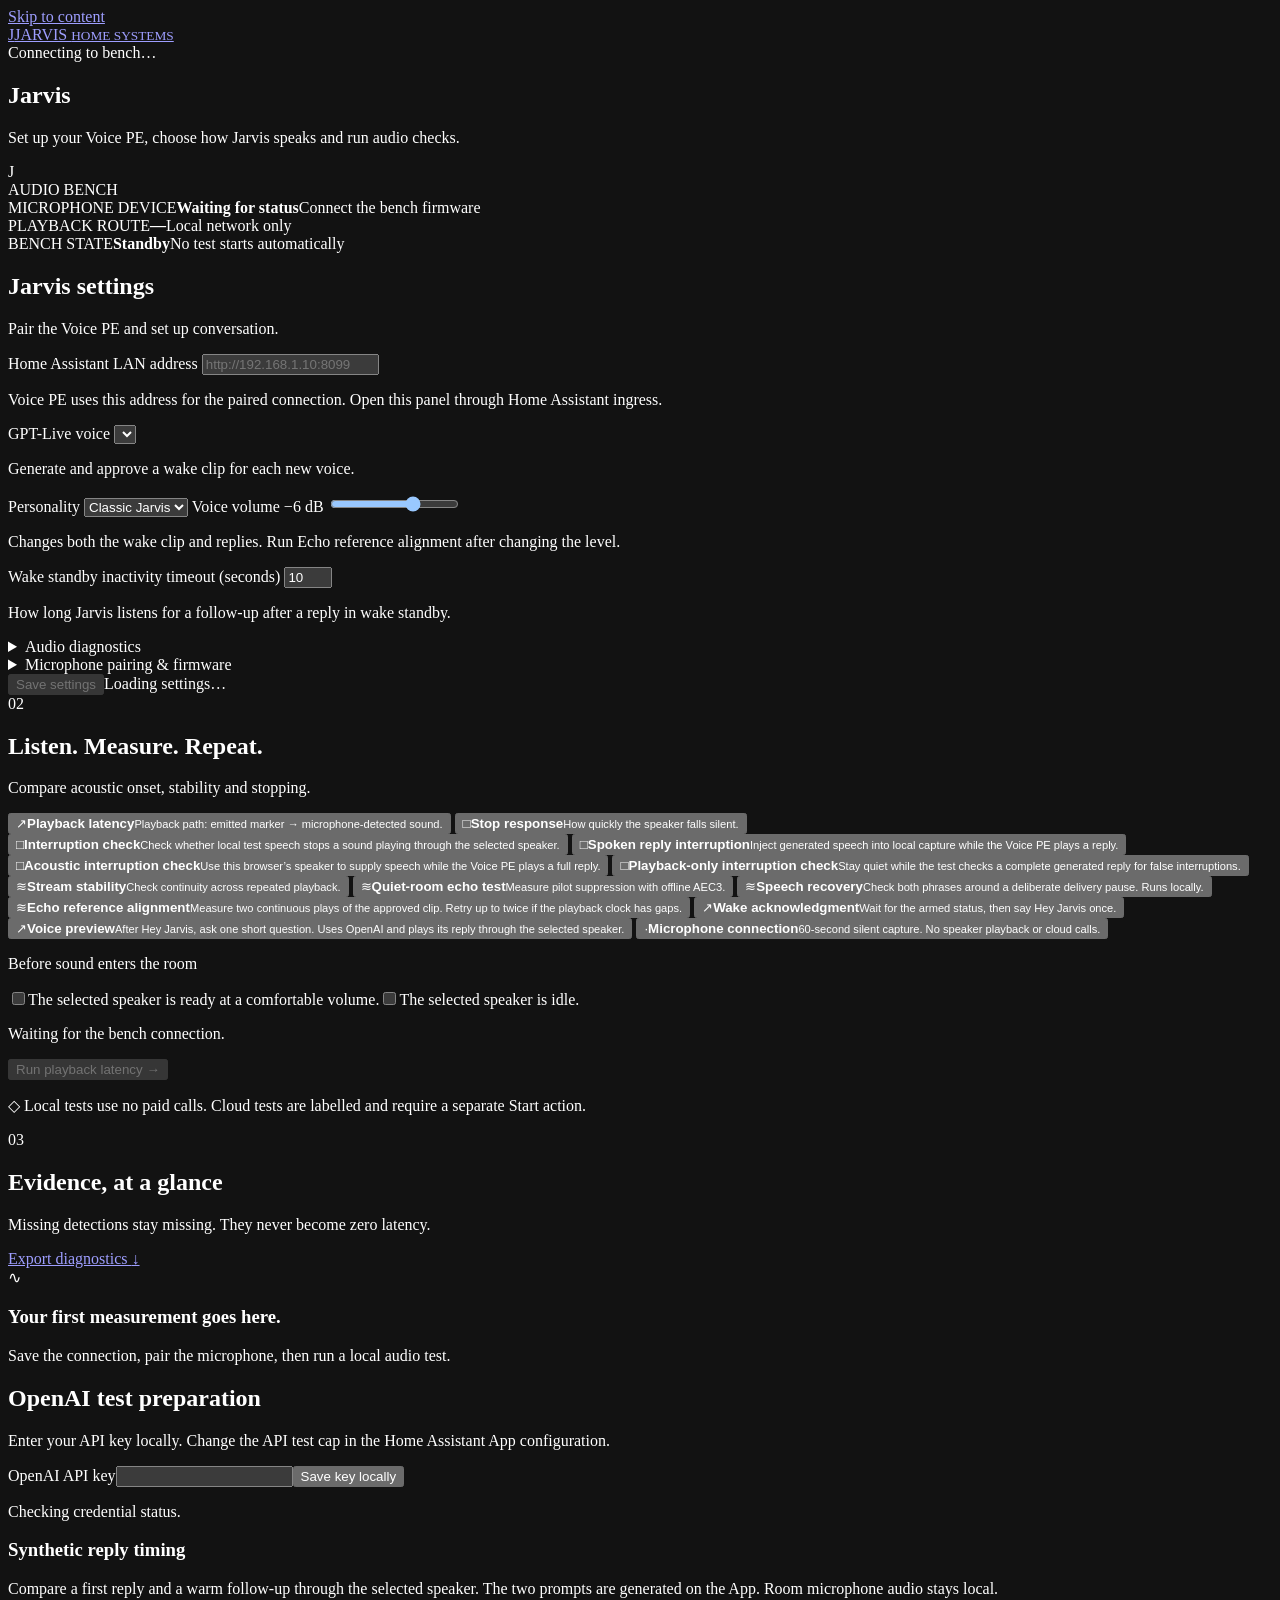
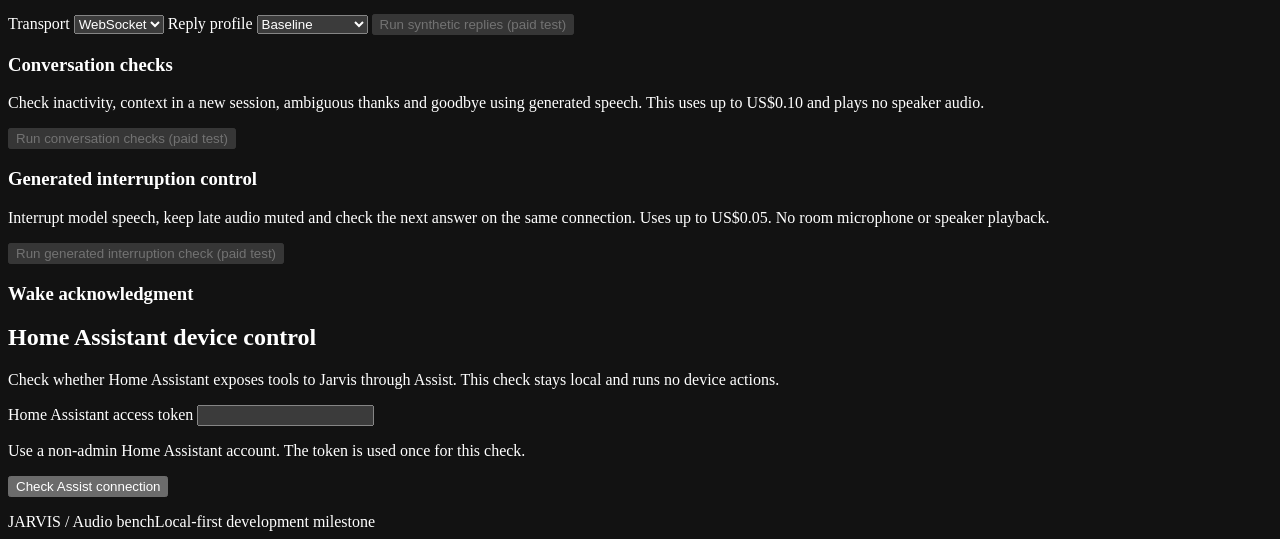
==== ha_jarvis/jarvis/static/index.html @ 6790b8a3 "Seal cancelled speech and screen mixer interruption recovery" ====
<!doctype html>
<html lang="en">
<head>
  <meta charset="utf-8">
  <meta name="viewport" content="width=device-width, initial-scale=1">
  <meta name="color-scheme" content="dark">
  <title>Jarvis · Audio bench</title>
  <link rel="stylesheet" href="static/styles.css">
  <script src="static/app.js" defer></script>
</head>
<body>
  <a class="skip" href="#main">Skip to content</a>
  <div class="shell">
    <header class="masthead">
      <a class="brand" href="./" aria-label="Jarvis audio bench home"><span class="brand-mark" aria-hidden="true">J</span><span>JARVIS <small>HOME SYSTEMS</small></span></a>
      <div class="connection"><span class="dot" id="connection-dot"></span><span id="connection-label">Connecting to bench…</span></div>
    </header>
    <main id="main">
      <section class="hero" aria-labelledby="page-title">
        <div><h1 id="page-title">Jarvis</h1><p class="intro">Set up your Voice PE, choose how Jarvis speaks and run audio checks.</p></div>
        <div class="signal-art" aria-hidden="true"><div class="orbit orbit-one"></div><div class="orbit orbit-two"></div><div class="signal-core"><span>J</span></div><span class="orbit-label">AUDIO BENCH</span></div>
      </section>
      <div id="notice" class="notice" role="status" aria-live="polite" hidden></div>
      <section class="status-strip" aria-label="Current system status">
        <div><span class="meta-label">MICROPHONE DEVICE</span><strong id="device-status">Waiting for status</strong><span id="device-detail" class="muted">Connect the bench firmware</span></div>
        <div><span class="meta-label">PLAYBACK ROUTE</span><strong id="route-status">—</strong><span id="route-detail" class="muted">Local network only</span></div>
        <div><span class="meta-label">BENCH STATE</span><strong id="test-status">Standby</strong><span id="test-detail" class="muted">No test starts automatically</span></div>
      </section>
      <div class="workspace">
        <section class="panel setup" aria-labelledby="setup-title">
          <div class="section-heading"><div><h2 id="setup-title">Jarvis settings</h2><p>Pair the Voice PE and set up conversation.</p></div></div>
          <form id="config-form">
            <label for="ha-lan-url">Home Assistant LAN address</label>
            <input id="ha-lan-url" name="ha_lan_url" type="url" placeholder="http://192.168.1.10:8099" autocomplete="off" spellcheck="false">
            <p class="field-help">Voice PE uses this address for the paired connection. Open this panel through Home Assistant ingress.</p>
            <label for="jarvis-voice">GPT-Live voice</label>
            <select id="jarvis-voice" name="voice" required></select>
            <p class="field-help">Generate and approve a wake clip for each new voice.</p>
            <label for="jarvis-personality">Personality</label>
            <select id="jarvis-personality" name="personality">
              <option value="classic">Classic Jarvis</option>
              <option value="warm">Warm</option>
              <option value="dry">Dry wit</option>
            </select>
            <label for="jarvis-volume">Voice volume <output id="jarvis-volume-db" for="jarvis-volume">−6 dB</output></label>
            <input id="jarvis-volume" name="voice_output_gain_db" type="range" min="-18" max="0" step="1" value="-6">
            <p class="field-help">Changes both the wake clip and replies. Run Echo reference alignment after changing the level.</p>
            <label for="standby-idle-seconds">Wake standby inactivity timeout (seconds)</label>
            <input id="standby-idle-seconds" name="standby_idle_seconds" type="number" min="3" max="30" value="10" required>
            <p class="field-help">How long Jarvis listens for a follow-up after a reply in wake standby.</p>
            <details class="device-setup"><summary>Audio diagnostics</summary><div class="details-content">
              <label for="repetitions">Probe repetitions</label>
              <input id="repetitions" name="repetitions" type="number" min="1" max="20" value="3" required>
            </div></details>
            <details class="device-setup"><summary>Microphone pairing & firmware</summary><div class="details-content">
              <label for="device-token">Device token</label><div class="token-row"><input id="device-token" name="device_token" type="password" autocomplete="new-password" spellcheck="false" aria-describedby="token-help"><button class="button subtle" id="reveal-token" type="button" aria-label="Show device token" aria-pressed="false">Show</button><button class="button subtle" id="copy-token" type="button">Copy</button></div>
              <p id="token-help" class="field-help">Use this secret only in your microphone firmware. Keep this panel behind authenticated Home Assistant ingress or on a trusted local network.</p>
              <a class="text-link" href="api/firmware" download>Download one-time ESPHome setup <span aria-hidden="true">↗</span></a>
              <p class="field-help">Keep this local entry in Builder. Future firmware builds fetch source updates from GitHub; no repeated folder copying.</p>
            </div></details>
            <div class="save-row"><button class="button primary" id="save-config" type="submit" disabled>Save settings</button><span id="save-state" class="muted" aria-live="polite">Loading settings…</span></div>
          </form>
        </section>
        <section class="panel tests" aria-labelledby="tests-title">
          <div class="section-heading"><span class="step">02</span><div><h2 id="tests-title">Listen. Measure. Repeat.</h2><p>Compare acoustic onset, stability and stopping.</p></div></div>
          <div class="test-options" role="group" aria-label="Choose audio test">
            <button class="test-option selected" data-kind="latency" type="button" aria-pressed="true"><span class="test-icon" aria-hidden="true">↗</span><span><strong>Playback latency</strong><small>Playback path: emitted marker → microphone-detected sound.</small></span><span class="radio-dot" aria-hidden="true"></span></button>
            <button class="test-option" data-kind="stop" type="button" aria-pressed="false"><span class="test-icon" aria-hidden="true">□</span><span><strong>Stop response</strong><small>How quickly the speaker falls silent.</small></span><span class="radio-dot" aria-hidden="true"></span></button>
            <button class="test-option" data-kind="interrupt" type="button" aria-pressed="false"><span class="test-icon" aria-hidden="true">□</span><span><strong>Interruption check</strong><small>Check whether local test speech stops a sound playing through the selected speaker.</small></span><span class="radio-dot" aria-hidden="true"></span></button>
            <button class="test-option" data-kind="interrupt_speech" type="button" aria-pressed="false"><span class="test-icon" aria-hidden="true">□</span><span><strong>Spoken reply interruption</strong><small>Inject generated speech into local capture while the Voice PE plays a reply.</small></span><span class="radio-dot" aria-hidden="true"></span></button>
            <button class="test-option" data-kind="interrupt_acoustic" type="button" aria-pressed="false"><span class="test-icon" aria-hidden="true">□</span><span><strong>Acoustic interruption check</strong><small>Use this browser’s speaker to supply speech while the Voice PE plays a full reply.</small></span><span class="radio-dot" aria-hidden="true"></span></button>
            <button class="test-option" data-kind="interrupt_control" type="button" aria-pressed="false"><span class="test-icon" aria-hidden="true">□</span><span><strong>Playback-only interruption check</strong><small>Stay quiet while the test checks a complete generated reply for false interruptions.</small></span><span class="radio-dot" aria-hidden="true"></span></button>
            <button class="test-option" data-kind="stability" type="button" aria-pressed="false"><span class="test-icon" aria-hidden="true">≋</span><span><strong>Stream stability</strong><small>Check continuity across repeated playback.</small></span><span class="radio-dot" aria-hidden="true"></span></button>
            <button class="test-option" data-kind="echo" type="button" aria-pressed="false"><span class="test-icon" aria-hidden="true">≋</span><span><strong>Quiet-room echo test</strong><small>Measure pilot suppression with offline AEC3.</small></span><span class="radio-dot" aria-hidden="true"></span></button>
            <button class="test-option" data-kind="reply_stall" type="button" aria-pressed="false"><span class="test-icon" aria-hidden="true">≋</span><span><strong>Speech recovery</strong><small>Check both phrases around a deliberate delivery pause. Runs locally.</small></span><span class="radio-dot" aria-hidden="true"></span></button>
            <button class="test-option" data-kind="render_alignment" type="button" aria-pressed="false"><span class="test-icon" aria-hidden="true">≋</span><span><strong>Echo reference alignment</strong><small>Measure two continuous plays of the approved clip. Retry up to twice if the playback clock has gaps.</small></span><span class="radio-dot" aria-hidden="true"></span></button>
            <button class="test-option" data-kind="wake_ack" type="button" aria-pressed="false"><span class="test-icon" aria-hidden="true">↗</span><span><strong>Wake acknowledgment</strong><small>Wait for the armed status, then say Hey Jarvis once.</small></span><span class="radio-dot" aria-hidden="true"></span></button>
            <button class="test-option" data-kind="voice_turn" type="button" aria-pressed="false"><span class="test-icon" aria-hidden="true">↗</span><span><strong>Voice preview</strong><small>After Hey Jarvis, ask one short question. Uses OpenAI and plays its reply through the selected speaker.</small></span><span class="radio-dot" aria-hidden="true"></span></button>
            <button class="test-option" data-kind="connection" type="button" aria-pressed="false"><span class="test-icon" aria-hidden="true">·</span><span><strong>Microphone connection</strong><small>60-second silent capture. No speaker playback or cloud calls.</small></span><span class="radio-dot" aria-hidden="true"></span></button>
          </div>
          <div class="preflight"><p class="preflight-title">Before sound enters the room</p><label class="check"><input id="volume-confirmed" type="checkbox"><span>The selected speaker is ready at a comfortable volume.</span></label><label class="check"><input id="idle-confirmed" type="checkbox"><span>The selected speaker is idle.</span></label></div>
          <div id="interruption-source-options" hidden>
            <label for="interruption-source-variant">Test phrase</label>
            <select id="interruption-source-variant">
              <option value="0">Wait, please switch to a different topic.</option>
              <option value="1">Hold on, can you tell me the time?</option>
            </select>
            <label id="separate-speaker-option" class="check" hidden><input id="separate-speaker-confirmed" type="checkbox"><span>This browser plays through a separate speaker near the Voice PE at a comfortable volume.</span></label>
          </div>
          <div id="wake-startup-options" hidden>
            <label for="wake-startup-transport">GPT-Live startup measurement</label>
            <select id="wake-startup-transport">
              <option value="">Local acoustic test only</option>
              <option value="websocket">WebSocket startup (paid test)</option>
              <option value="webrtc">WebRTC startup (paid test)</option>
            </select>
            <p class="field-help">The cloud connection starts at wake. Room audio stays on this App.</p>
          </div>
          <div id="voice-turn-consent" hidden>
            <label for="voice-input-gain">Microphone gain after echo cancellation</label>
            <select id="voice-input-gain"><option value="0">0 dB</option><option value="12">+12 dB</option><option value="24" selected>+24 dB</option><option value="36">+36 dB with peak protection</option></select>
            <p class="field-help">Use more gain if speech is too quiet at your usual distance. Overload is counted in the test results.</p>
            <label class="check"><input id="voice-preconnect" type="checkbox"><span>Compare preconnection. Start the paid GPT-Live session before wake and wait up to 15 seconds for “Hey Jarvis.” The wait uses the API test budget. Microphone audio starts at wake.</span></label>
            <label class="check"><input id="voice-follow-up" type="checkbox"><span>Measure one warm follow-up on the same GPT-Live connection. Wait until the App says “listening for your warm follow-up” before speaking again.</span></label>
            <label class="check"><input id="voice-after-greeting" type="checkbox"><span>I'll wait for the greeting to finish before speaking. Start with the audio captured after the greeting.</span></label>
            <label class="check"><input id="voice-duplex" type="checkbox" autocomplete="off"><span>Listen during replies (experimental). Keep sending echo-cleaned microphone audio while Jarvis speaks. Spoken interruption and playback cancellation still need verification.</span></label>
            <label class="check"><input id="voice-standby" type="checkbox"><span>Stay ready for “Hey Jarvis” after each preview. This authorizes sending cleaned room microphone audio to OpenAI after each wake and using the API test budget until you stop standby. The idle microphone stays local. Standby ends on app restart.</span></label>
            <div id="voice-context-options" hidden>
              <label class="check"><input id="voice-remember-context" type="checkbox" autocomplete="off"><span>Remember up to two recent exchanges in memory for 60 seconds after a conversation. Send the text to GPT-Live if I wake Jarvis again within that time.</span></label>
            </div>
            <label class="check"><input id="voice-assist" type="checkbox"><span id="voice-assist-mode">Allow one on or off command for a named Assist-exposed light or switch during this preview.</span></label>
            <div id="voice-assist-fields" hidden>
              <div id="voice-assist-target">
                <label for="voice-assist-name">Exact device name in Assist</label>
                <input id="voice-assist-name" type="text" maxlength="128" autocomplete="off">
                <label for="voice-assist-domain">Device type</label>
                <select id="voice-assist-domain"><option value="light">Light</option><option value="switch">Switch</option></select>
              </div>
              <label for="voice-assist-token">Home Assistant access token</label>
              <input id="voice-assist-token" type="password" autocomplete="off" maxlength="2048">
              <p class="field-help">Use a non-admin Home Assistant account. Jarvis keeps this token locally in memory until the preview or wake standby stops.</p>
            </div>
            <label class="check"><input id="voice-turn-confirmed" type="checkbox"><span>I authorize Jarvis to send cleaned room microphone audio from the selected voice mode to OpenAI GPT-Live and use my API test budget. Jarvis keeps the capture in memory for the test.</span></label>
            <p class="field-help">The single-run preview ends after the selected one or two replies. Wake standby supports multiple follow-ups. Wait for the reply to finish before speaking. Run Echo reference alignment first.</p>
          </div>
          <p id="readiness" class="readiness" aria-live="polite">Waiting for the bench connection.</p>
          <div class="test-actions"><button class="button primary" id="run-test" type="button" disabled>Run playback latency <span aria-hidden="true">→</span></button><button class="button danger" id="cancel-test" type="button" hidden>Stop test</button></div>
          <p class="local-note"><span aria-hidden="true">◇</span> Local tests use no paid calls. Cloud tests are labelled and require a separate Start action.</p>
        </section>
      </div>
      <section class="panel results" aria-labelledby="results-title"><div class="results-heading"><div class="section-heading"><span class="step">03</span><div><h2 id="results-title">Evidence, at a glance</h2><p>Missing detections stay missing. They never become zero latency.</p></div></div><a class="button subtle" href="api/diagnostics" download>Export diagnostics <span aria-hidden="true">↓</span></a></div><div id="results-list"><div class="empty-state"><span aria-hidden="true">∿</span><h3>Your first measurement goes here.</h3><p>Save the connection, pair the microphone, then run a local audio test.</p></div></div></section>
      <section class="panel" aria-labelledby="cloud-title"><h2 id="cloud-title">OpenAI test preparation</h2><p>Enter your API key locally. Change the API test cap in the Home Assistant App configuration.</p><form id="cloud-form"><label for="openai-key">OpenAI API key</label><input id="openai-key" type="password" autocomplete="off" maxlength="512"><button class="button subtle" type="submit">Save key locally</button><p id="cloud-state" class="field-help" aria-live="polite">Checking credential status.</p></form>
        <h3>Synthetic reply timing</h3>
        <p class="field-help">Compare a first reply and a warm follow-up through the selected speaker. The two prompts are generated on the App. Room microphone audio stays local.</p>
        <label for="reply-transport">Transport</label>
        <select id="reply-transport"><option value="websocket">WebSocket</option><option value="webrtc">WebRTC</option></select>
        <label for="reply-profile">Reply profile</label>
        <select id="reply-profile"><option value="baseline">Baseline</option><option value="direct">Direct answers</option></select>
        <button class="button subtle" id="run-synthetic-replies" type="button" disabled>Run synthetic replies (paid test)</button>
        <h3>Conversation checks</h3>
        <p class="field-help">Check inactivity, context in a new session, ambiguous thanks and goodbye using generated speech. This uses up to US$0.10 and plays no speaker audio.</p>
        <button class="button subtle" id="run-session-checks" type="button" disabled>Run conversation checks (paid test)</button>
        <h3>Generated interruption control</h3>
        <p class="field-help">Interrupt model speech, keep late audio muted and check the next answer on the same connection. Uses up to US$0.05. No room microphone or speaker playback.</p>
        <button class="button subtle" id="run-interruption-check" type="button" disabled>Run generated interruption check (paid test)</button>
        <h3>Wake acknowledgment</h3>
        <p id="ack-state" class="field-help" aria-live="polite"></p>
        <audio id="ack-preview" controls preload="none" aria-label="Preview generated wake acknowledgment" hidden></audio>
        <button class="button subtle" id="verify-ack" type="button" hidden disabled>I heard “Yes sir. How can I help?”</button>
        <button class="button subtle" id="generate-ack" type="button" hidden>Generate clip (paid API test)</button>
      </section>
      <section class="panel" aria-labelledby="assist-title">
        <h2 id="assist-title">Home Assistant device control</h2>
        <p>Check whether Home Assistant exposes tools to Jarvis through Assist. This check stays local and runs no device actions.</p>
        <form id="assist-form">
          <label for="assist-token">Home Assistant access token</label>
          <input id="assist-token" type="password" autocomplete="off" maxlength="2048" required>
          <p class="field-help">Use a non-admin Home Assistant account. The token is used once for this check.</p>
          <button class="button subtle" id="assist-check" type="submit">Check Assist connection</button>
          <p class="field-help" id="assist-result" role="status"></p>
        </form>
      </section>
    </main>
    <footer><span>JARVIS <span class="footer-divider">/</span> Audio bench</span><span id="version">Local-first development milestone</span></footer>
  </div>
</body>
</html>
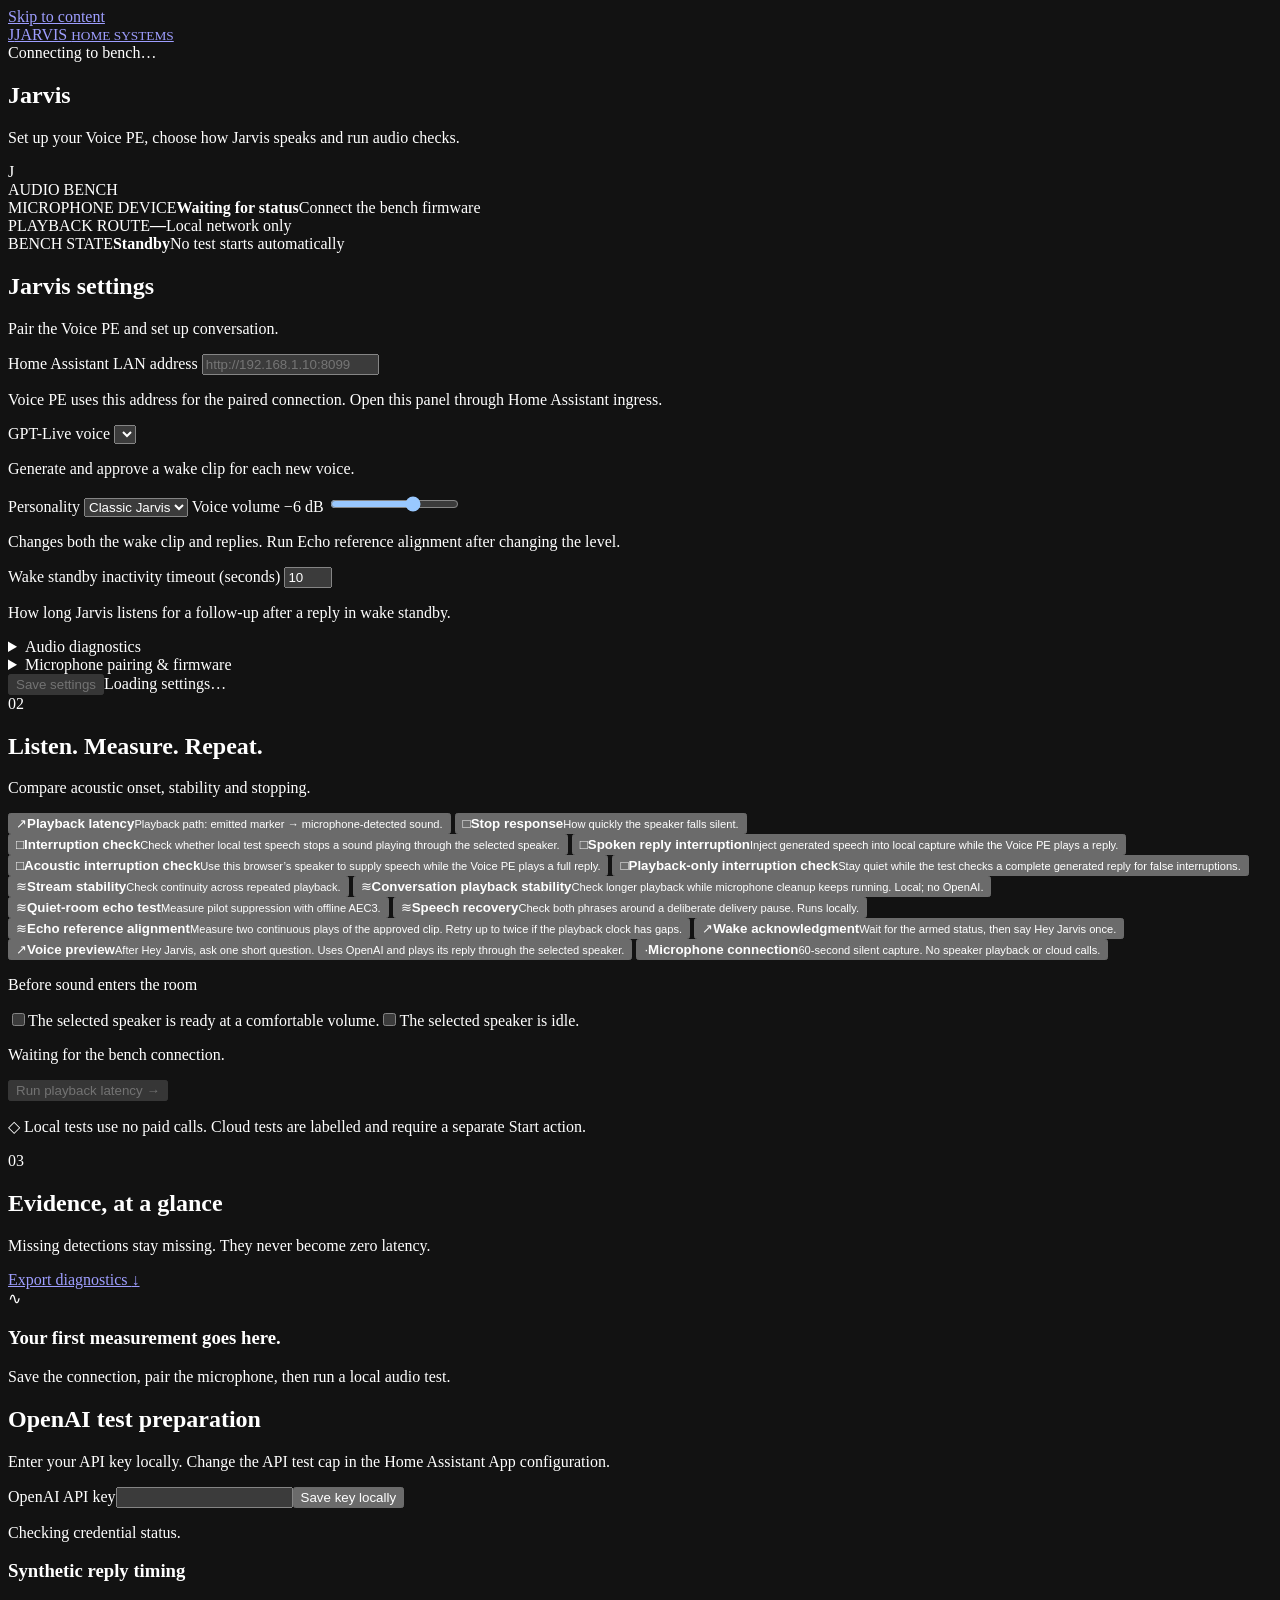
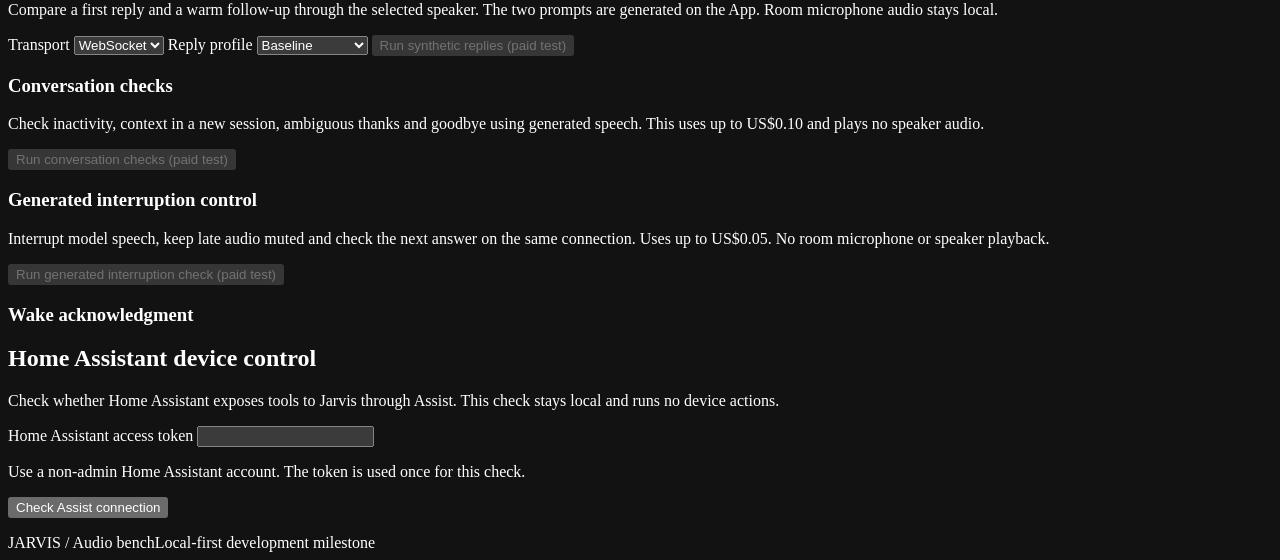
==== commit 9ab1afd3: "Stabilize duplex playback and retain failed-turn levels" ====
--- a/ha_jarvis/jarvis/static/index.html
+++ b/ha_jarvis/jarvis/static/index.html
@@ -71,6 +71,7 @@
             <button class="test-option" data-kind="interrupt_acoustic" type="button" aria-pressed="false"><span class="test-icon" aria-hidden="true">□</span><span><strong>Acoustic interruption check</strong><small>Use this browser’s speaker to supply speech while the Voice PE plays a full reply.</small></span><span class="radio-dot" aria-hidden="true"></span></button>
             <button class="test-option" data-kind="interrupt_control" type="button" aria-pressed="false"><span class="test-icon" aria-hidden="true">□</span><span><strong>Playback-only interruption check</strong><small>Stay quiet while the test checks a complete generated reply for false interruptions.</small></span><span class="radio-dot" aria-hidden="true"></span></button>
             <button class="test-option" data-kind="stability" type="button" aria-pressed="false"><span class="test-icon" aria-hidden="true">≋</span><span><strong>Stream stability</strong><small>Check continuity across repeated playback.</small></span><span class="radio-dot" aria-hidden="true"></span></button>
+            <button class="test-option" data-kind="duplex_stability" type="button" aria-pressed="false"><span class="test-icon" aria-hidden="true">≋</span><span><strong>Conversation playback stability</strong><small>Check longer playback while microphone cleanup keeps running. Local; no OpenAI.</small></span><span class="radio-dot" aria-hidden="true"></span></button>
             <button class="test-option" data-kind="echo" type="button" aria-pressed="false"><span class="test-icon" aria-hidden="true">≋</span><span><strong>Quiet-room echo test</strong><small>Measure pilot suppression with offline AEC3.</small></span><span class="radio-dot" aria-hidden="true"></span></button>
             <button class="test-option" data-kind="reply_stall" type="button" aria-pressed="false"><span class="test-icon" aria-hidden="true">≋</span><span><strong>Speech recovery</strong><small>Check both phrases around a deliberate delivery pause. Runs locally.</small></span><span class="radio-dot" aria-hidden="true"></span></button>
             <button class="test-option" data-kind="render_alignment" type="button" aria-pressed="false"><span class="test-icon" aria-hidden="true">≋</span><span><strong>Echo reference alignment</strong><small>Measure two continuous plays of the approved clip. Retry up to twice if the playback clock has gaps.</small></span><span class="radio-dot" aria-hidden="true"></span></button>
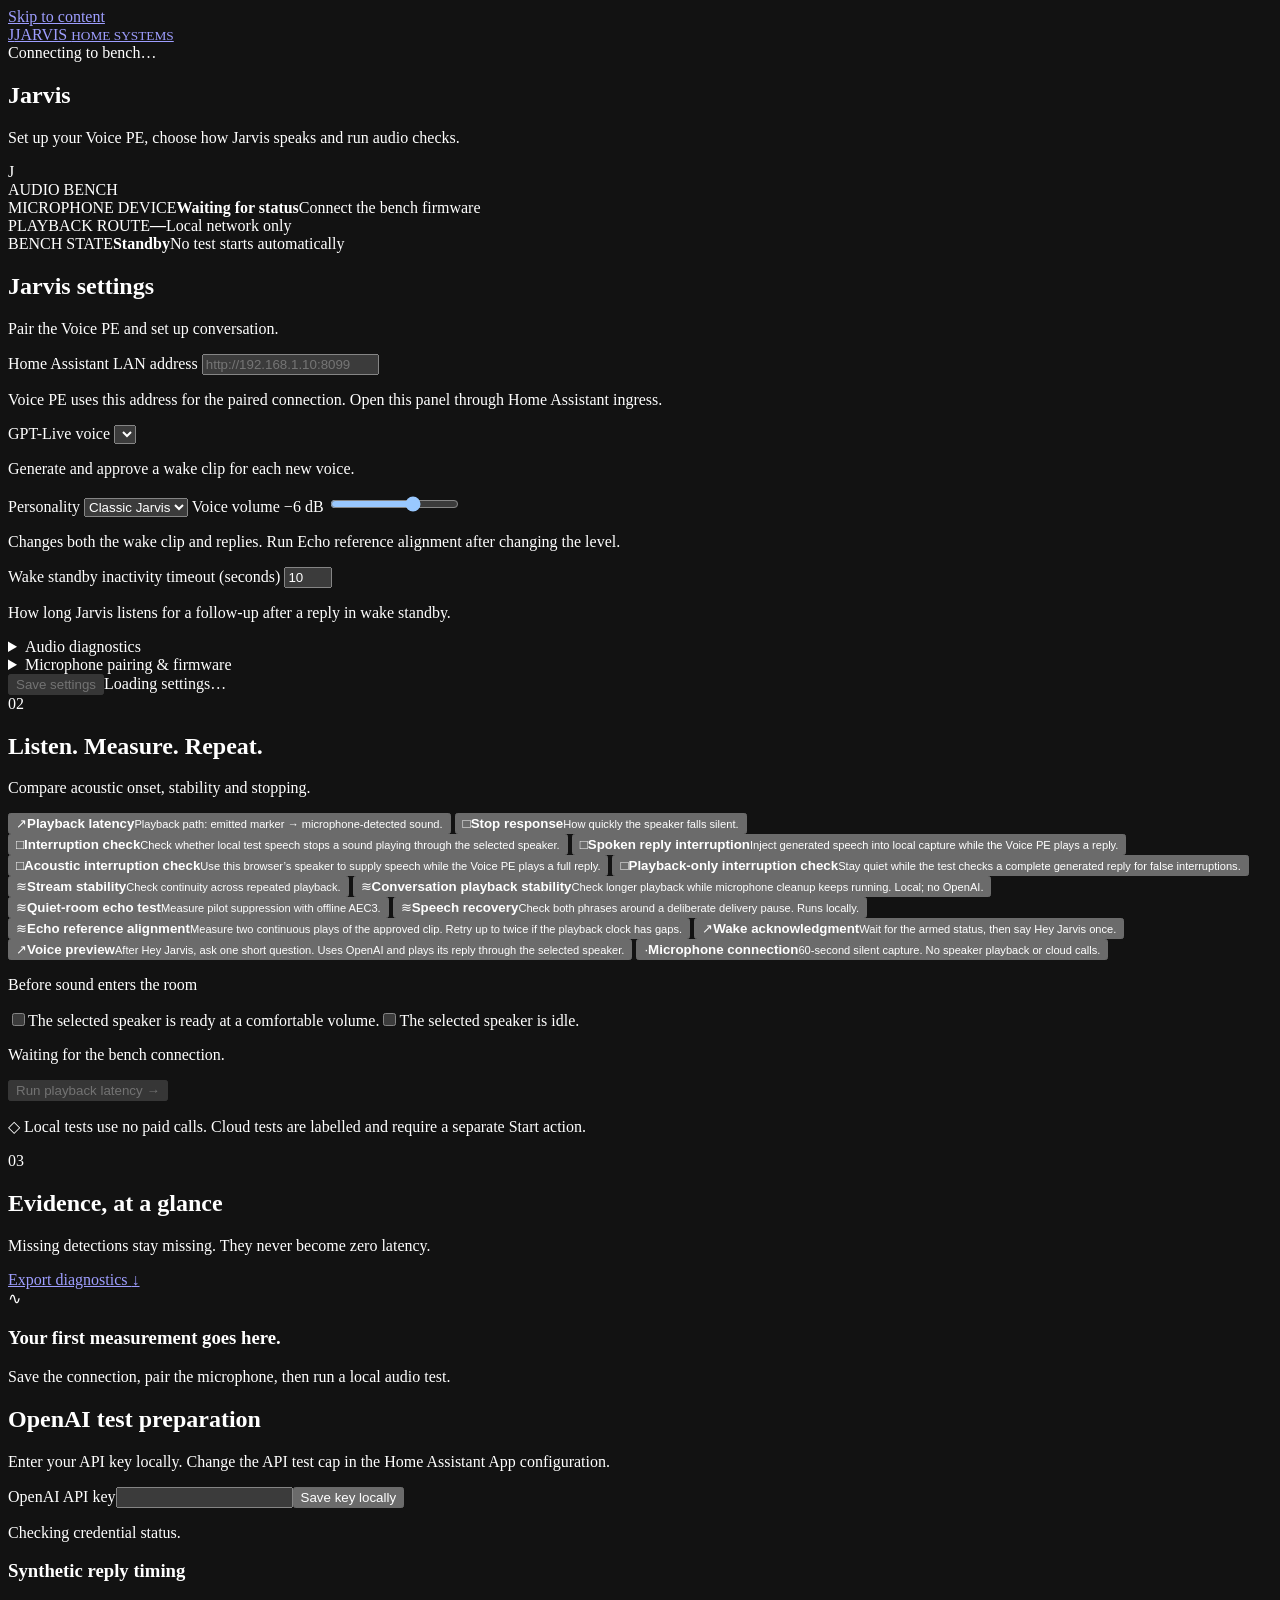
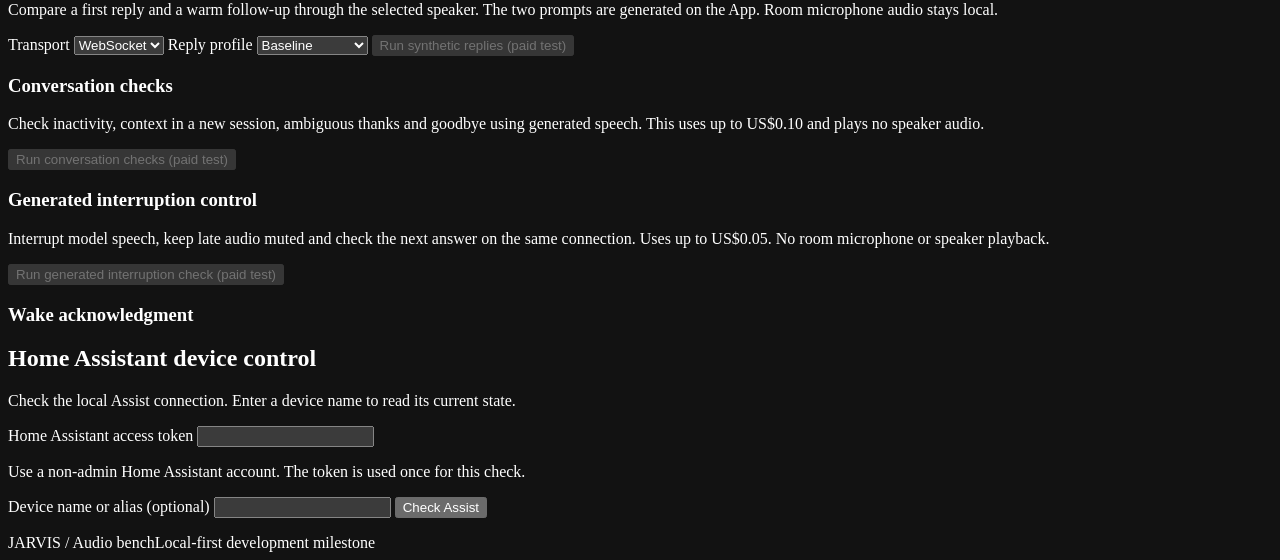
==== commit 02dc84c7: "Verify scoped Assist state, brightness and thermostat readbacks" ====
--- a/ha_jarvis/jarvis/static/index.html
+++ b/ha_jarvis/jarvis/static/index.html
@@ -152,12 +152,14 @@
       </section>
       <section class="panel" aria-labelledby="assist-title">
         <h2 id="assist-title">Home Assistant device control</h2>
-        <p>Check whether Home Assistant exposes tools to Jarvis through Assist. This check stays local and runs no device actions.</p>
+        <p>Check the local Assist connection. Enter a device name to read its current state.</p>
         <form id="assist-form">
           <label for="assist-token">Home Assistant access token</label>
           <input id="assist-token" type="password" autocomplete="off" maxlength="2048" required>
           <p class="field-help">Use a non-admin Home Assistant account. The token is used once for this check.</p>
-          <button class="button subtle" id="assist-check" type="submit">Check Assist connection</button>
+          <label for="assist-lookup-name">Device name or alias (optional)</label>
+          <input id="assist-lookup-name" type="text" autocomplete="off" maxlength="128">
+          <button class="button subtle" id="assist-check" type="submit">Check Assist</button>
           <p class="field-help" id="assist-result" role="status"></p>
         </form>
       </section>
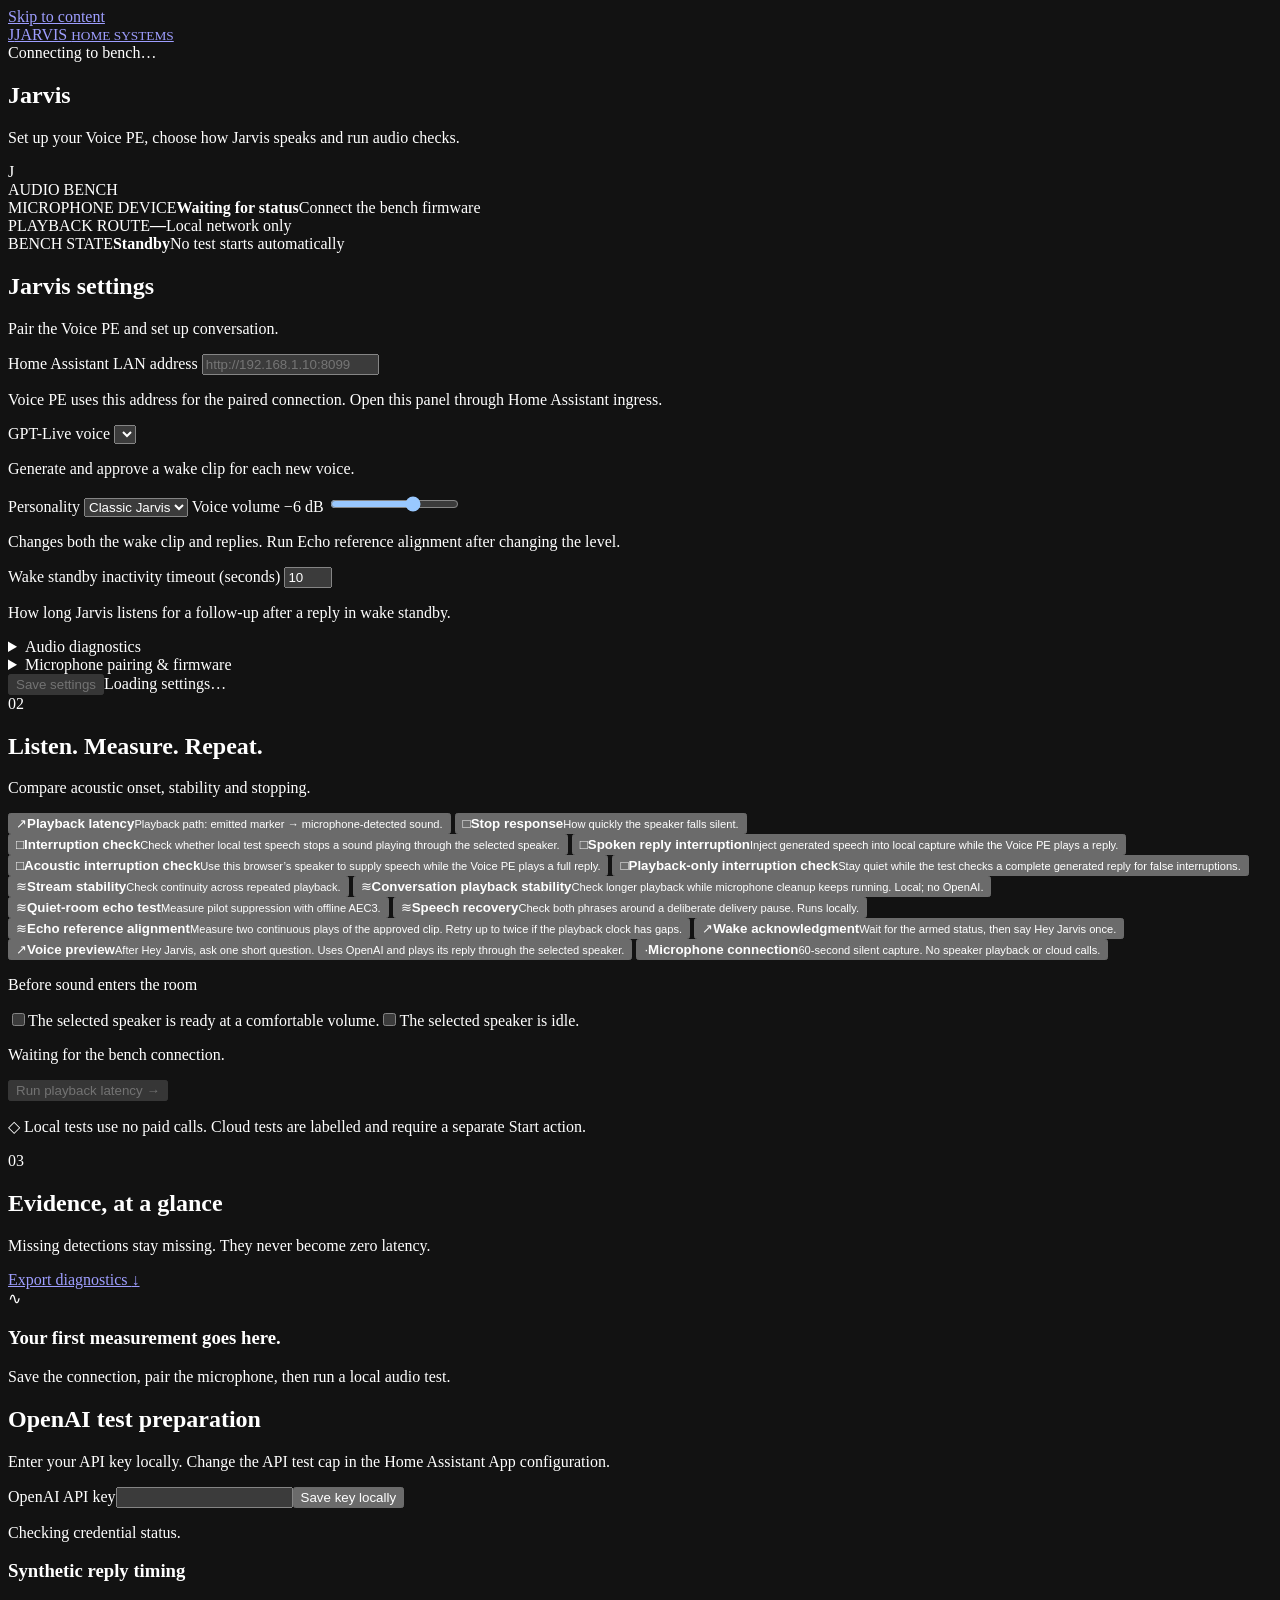
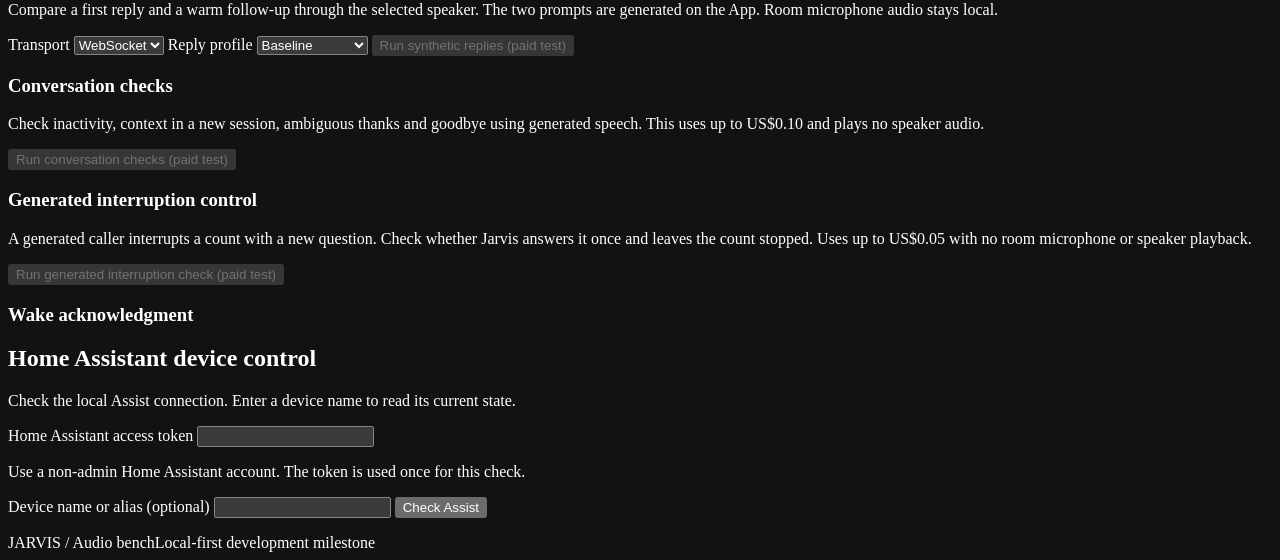
==== commit 2c132115: "Let live replies finish and exercise spoken interruption on the same connection" ====
--- a/ha_jarvis/jarvis/static/index.html
+++ b/ha_jarvis/jarvis/static/index.html
@@ -142,7 +142,7 @@
         <p class="field-help">Check inactivity, context in a new session, ambiguous thanks and goodbye using generated speech. This uses up to US$0.10 and plays no speaker audio.</p>
         <button class="button subtle" id="run-session-checks" type="button" disabled>Run conversation checks (paid test)</button>
         <h3>Generated interruption control</h3>
-        <p class="field-help">Interrupt model speech, keep late audio muted and check the next answer on the same connection. Uses up to US$0.05. No room microphone or speaker playback.</p>
+        <p class="field-help">A generated caller interrupts a count with a new question. Check whether Jarvis answers it once and leaves the count stopped. Uses up to US$0.05 with no room microphone or speaker playback.</p>
         <button class="button subtle" id="run-interruption-check" type="button" disabled>Run generated interruption check (paid test)</button>
         <h3>Wake acknowledgment</h3>
         <p id="ack-state" class="field-help" aria-live="polite"></p>
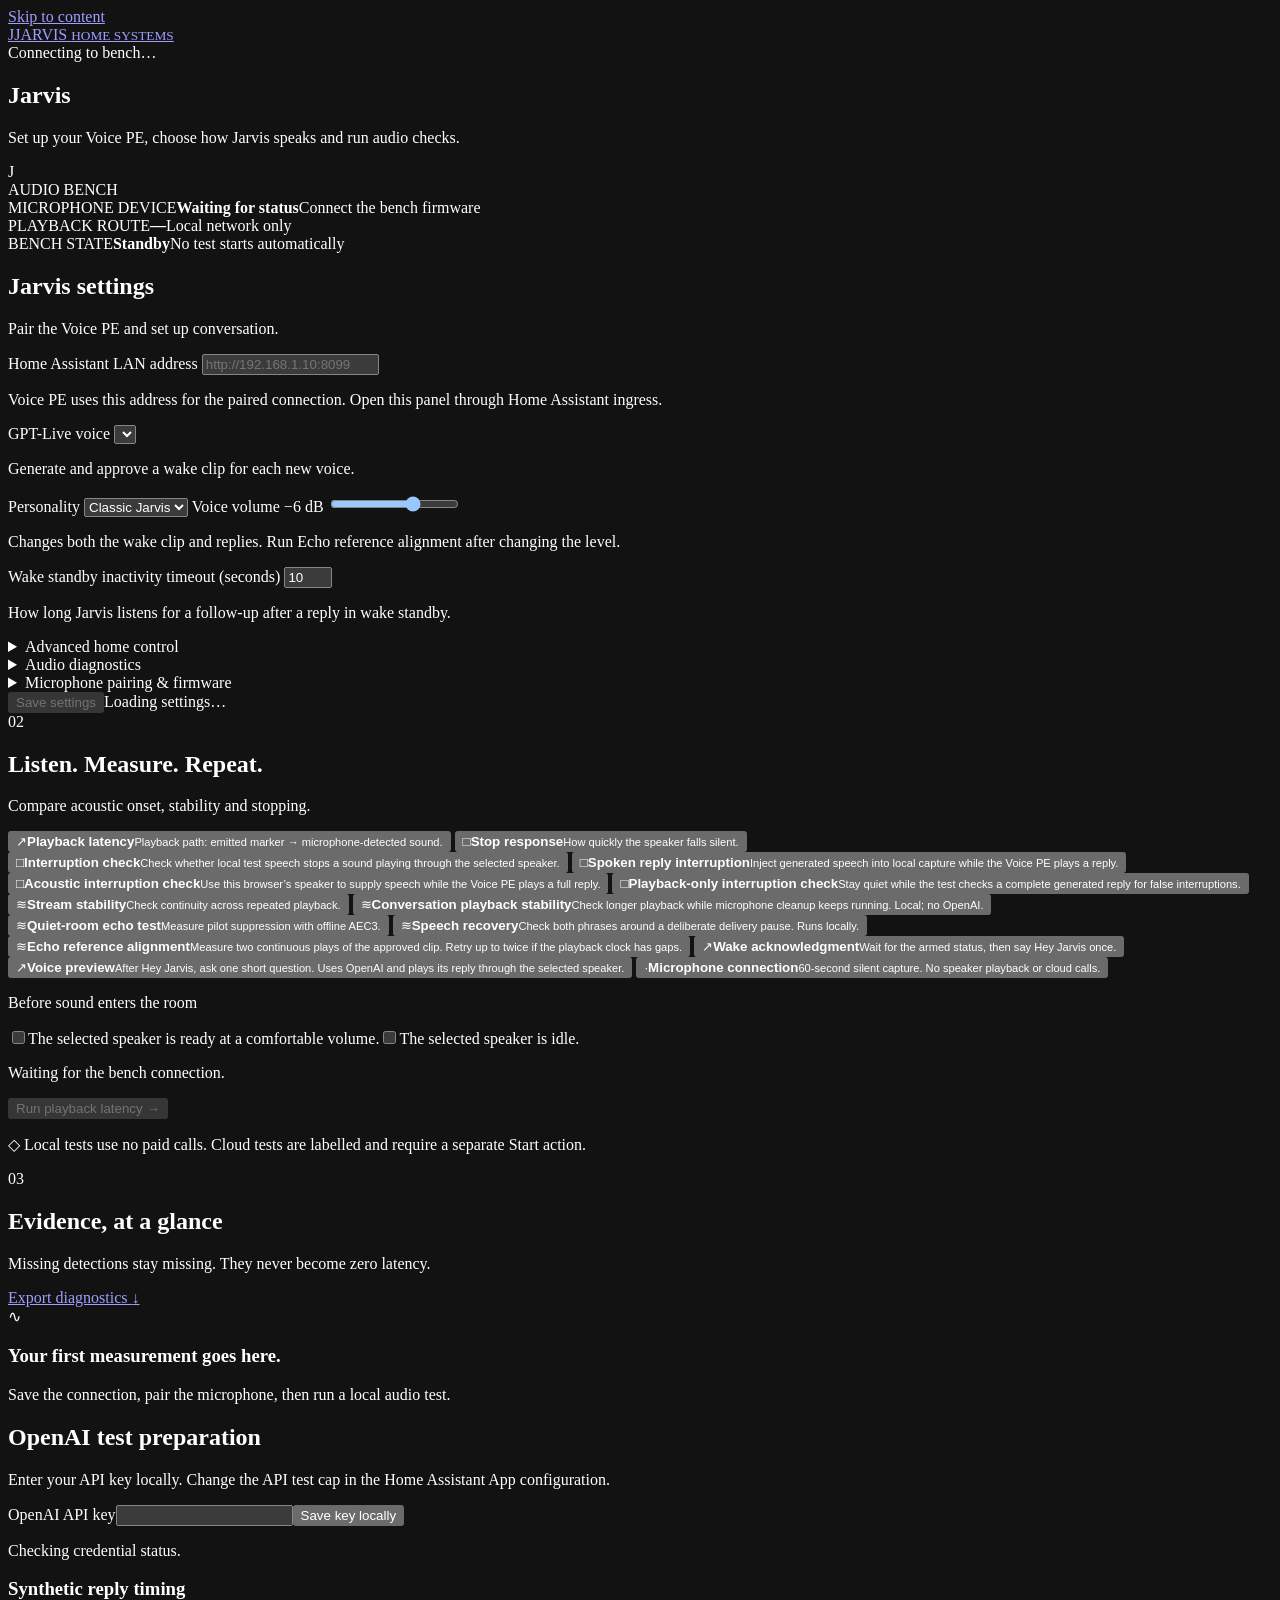
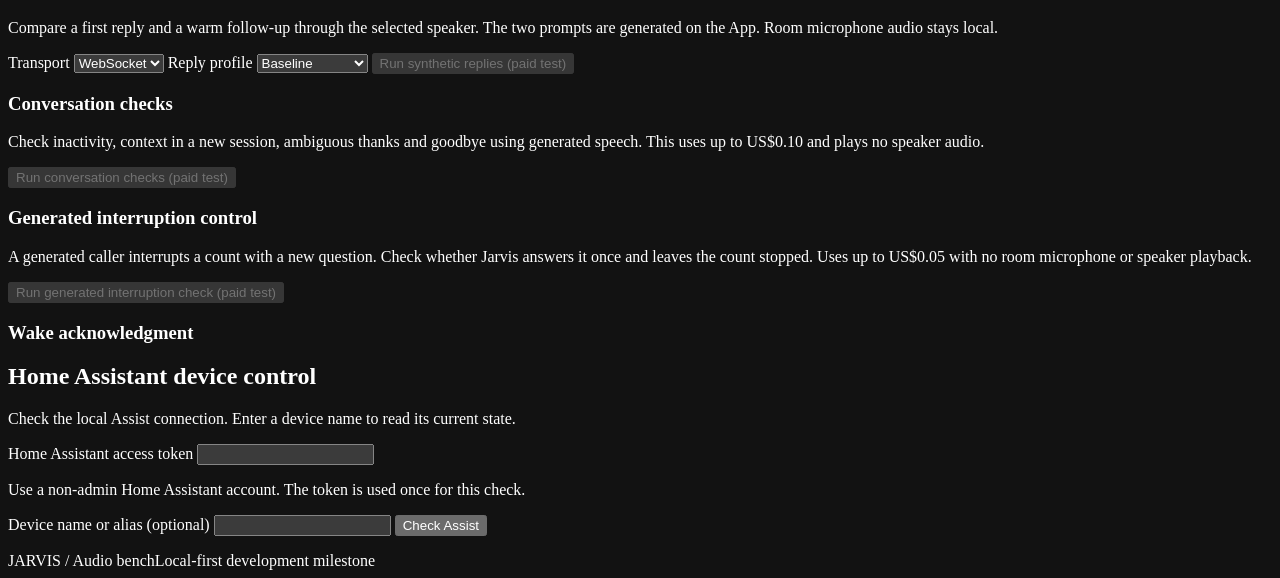
==== commit 2c631f69: "Select and evaluate budgeted Assist models using a sample light" ====
--- a/ha_jarvis/jarvis/static/index.html
+++ b/ha_jarvis/jarvis/static/index.html
@@ -48,6 +48,12 @@
             <label for="standby-idle-seconds">Wake standby inactivity timeout (seconds)</label>
             <input id="standby-idle-seconds" name="standby_idle_seconds" type="number" min="3" max="30" value="10" required>
             <p class="field-help">How long Jarvis listens for a follow-up after a reply in wake standby.</p>
+            <details class="device-setup"><summary>Advanced home control</summary><div class="details-content">
+              <label for="assist-model">Assist reasoning model</label>
+              <select id="assist-model" name="assist_model" aria-describedby="assist-budget" required></select>
+              <p id="assist-budget" class="field-help"></p>
+              <button id="assist-sample" class="button subtle" type="button" disabled>Try model on a sample light (paid)</button>
+            </div></details>
             <details class="device-setup"><summary>Audio diagnostics</summary><div class="details-content">
               <label for="repetitions">Probe repetitions</label>
               <input id="repetitions" name="repetitions" type="number" min="1" max="20" value="3" required>
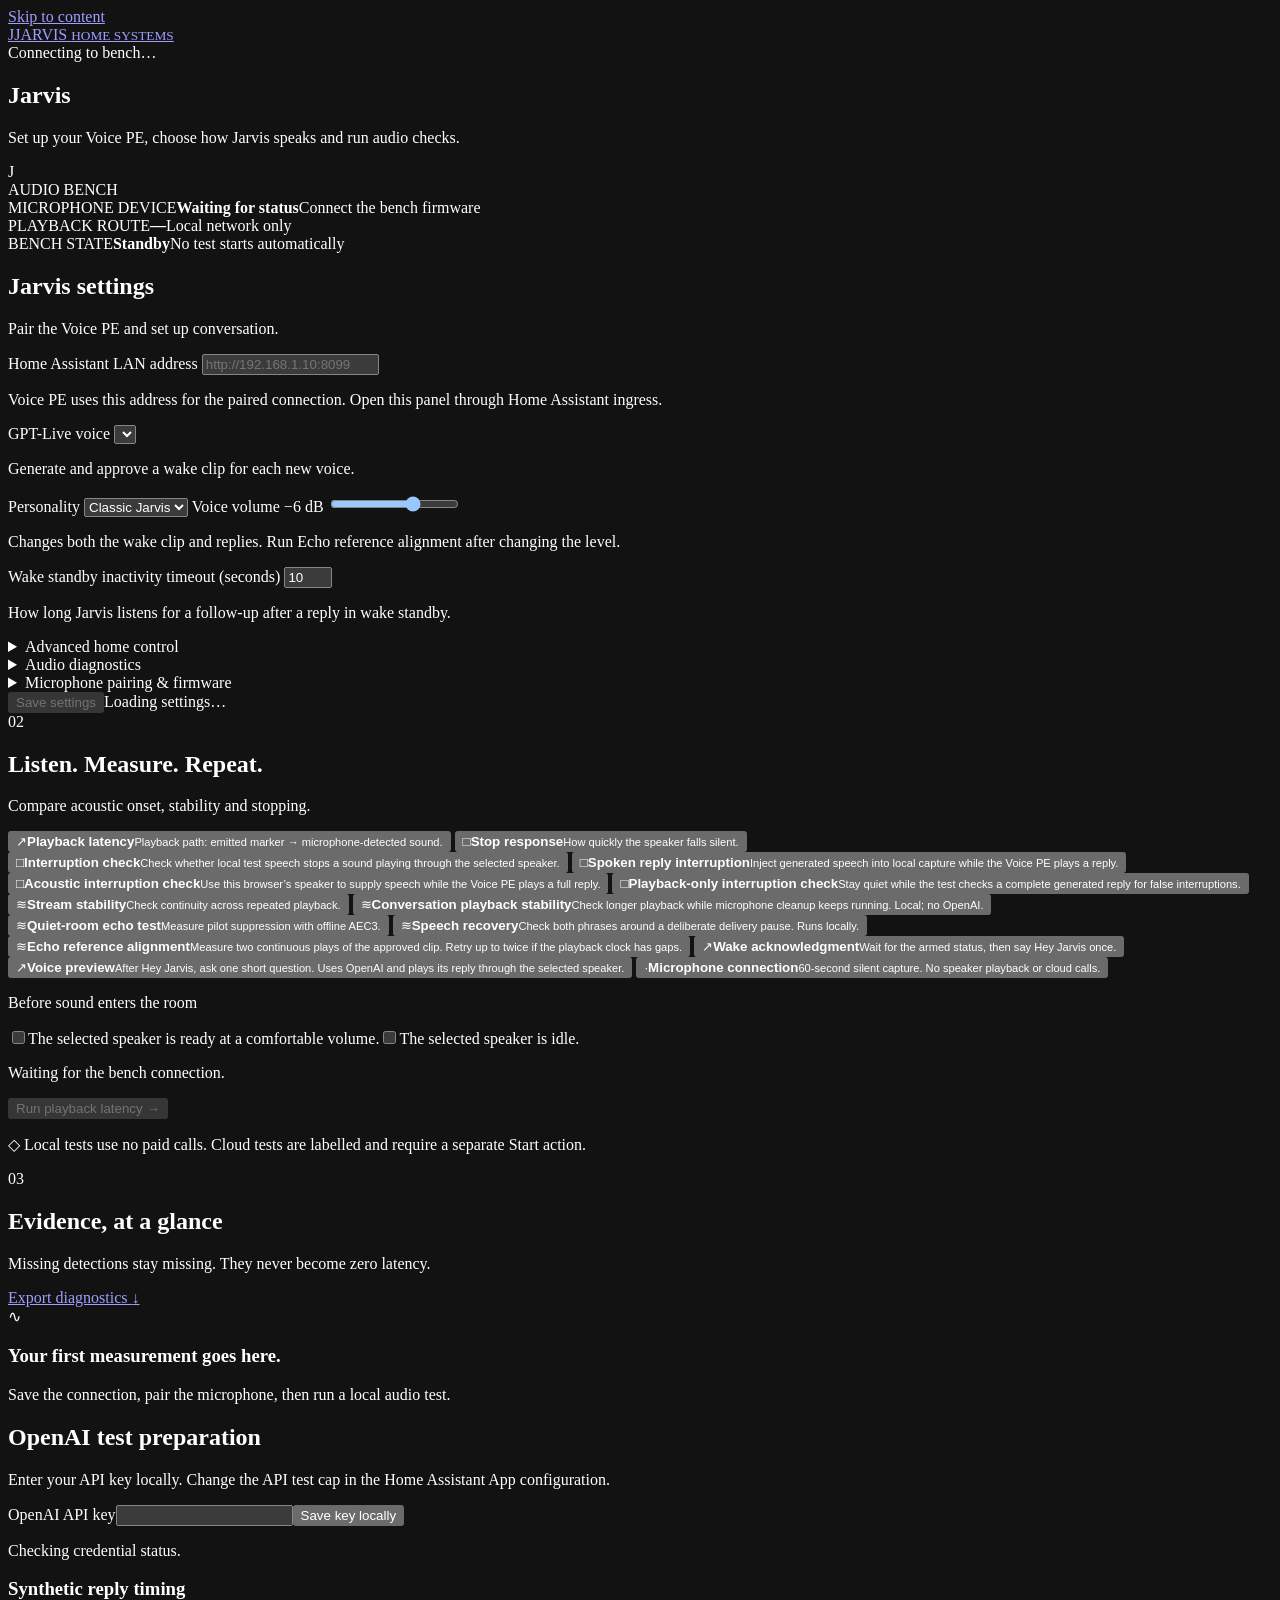
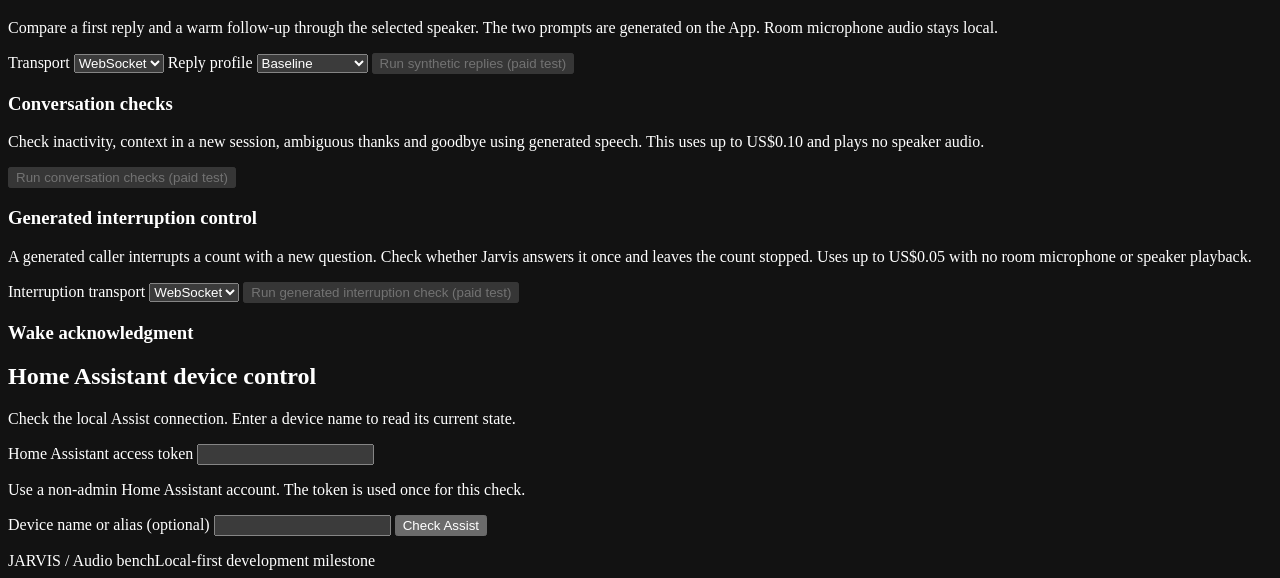
==== commit bf5a09d7: "Compare generated interruption on both GPT-Live transports" ====
--- a/ha_jarvis/jarvis/static/index.html
+++ b/ha_jarvis/jarvis/static/index.html
@@ -52,6 +52,8 @@
               <label for="assist-model">Assist reasoning model</label>
               <select id="assist-model" name="assist_model" aria-describedby="assist-budget" required></select>
               <p id="assist-budget" class="field-help"></p>
+              <label class="check"><input id="assist-sample-cancel" type="checkbox" autocomplete="off">
+                <span>Test a spoken cancellation during state verification</span></label>
               <button id="assist-sample" class="button subtle" type="button" disabled>Try model on a sample light (paid)</button>
             </div></details>
             <details class="device-setup"><summary>Audio diagnostics</summary><div class="details-content">
@@ -149,6 +151,8 @@
         <button class="button subtle" id="run-session-checks" type="button" disabled>Run conversation checks (paid test)</button>
         <h3>Generated interruption control</h3>
         <p class="field-help">A generated caller interrupts a count with a new question. Check whether Jarvis answers it once and leaves the count stopped. Uses up to US$0.05 with no room microphone or speaker playback.</p>
+        <label for="interruption-transport">Interruption transport</label>
+        <select id="interruption-transport"><option value="websocket">WebSocket</option><option value="webrtc">WebRTC</option></select>
         <button class="button subtle" id="run-interruption-check" type="button" disabled>Run generated interruption check (paid test)</button>
         <h3>Wake acknowledgment</h3>
         <p id="ack-state" class="field-help" aria-live="polite"></p>
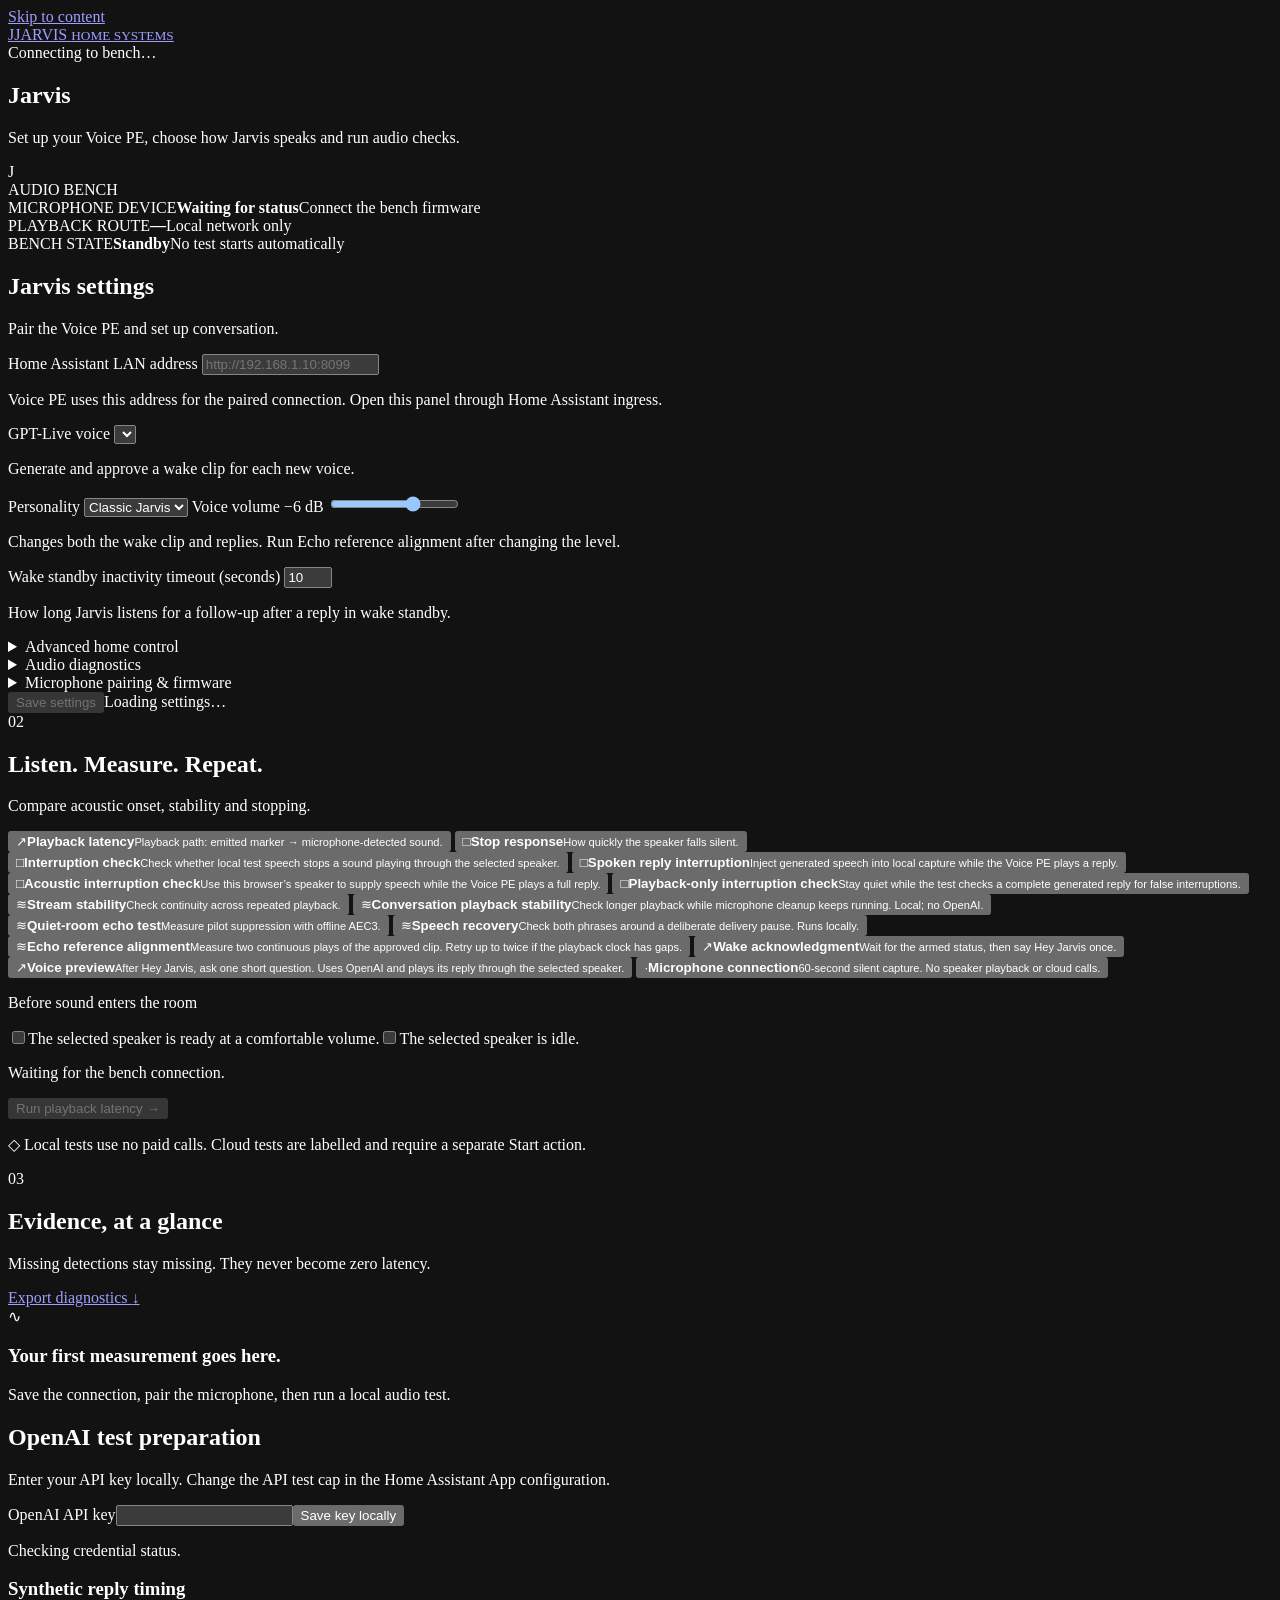
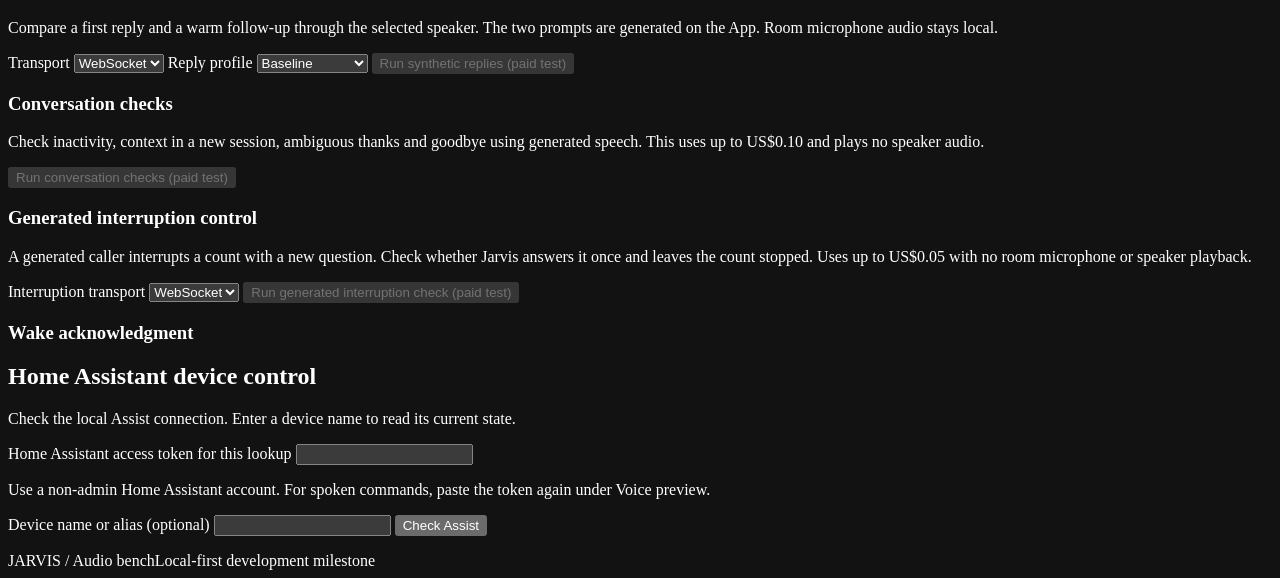
==== commit 2640fb72: "Keep the Assist token when a voice start is rejected" ====
--- a/ha_jarvis/jarvis/static/index.html
+++ b/ha_jarvis/jarvis/static/index.html
@@ -125,14 +125,15 @@
                 <label for="voice-assist-domain">Device type</label>
                 <select id="voice-assist-domain"><option value="light">Light</option><option value="switch">Switch</option></select>
               </div>
-              <label for="voice-assist-token">Home Assistant access token</label>
-              <input id="voice-assist-token" type="password" autocomplete="off" maxlength="2048">
-              <p class="field-help">Use a non-admin Home Assistant account. Jarvis keeps this token locally in memory until the preview or wake standby stops.</p>
+              <label for="voice-assist-token">Home Assistant access token for voice control</label>
+              <input id="voice-assist-token" type="password" autocomplete="off" maxlength="2048" aria-describedby="voice-assist-token-help">
+              <p id="voice-assist-token-help" class="field-help">Paste the token here before starting a voice test. Use a non-admin account. Jarvis keeps this token locally in memory until the preview or wake standby stops.</p>
             </div>
             <label class="check"><input id="voice-turn-confirmed" type="checkbox"><span>I authorize Jarvis to send cleaned room microphone audio from the selected voice mode to OpenAI GPT-Live and use my API test budget. Jarvis keeps the capture in memory for the test.</span></label>
             <p class="field-help">The single-run preview ends after the selected one or two replies. Wake standby supports multiple follow-ups. Wait for the reply to finish before speaking. Run Echo reference alignment first.</p>
           </div>
           <p id="readiness" class="readiness" aria-live="polite">Waiting for the bench connection.</p>
+          <p id="test-start-error" class="readiness" role="alert" hidden></p>
           <div class="test-actions"><button class="button primary" id="run-test" type="button" disabled>Run playback latency <span aria-hidden="true">→</span></button><button class="button danger" id="cancel-test" type="button" hidden>Stop test</button></div>
           <p class="local-note"><span aria-hidden="true">◇</span> Local tests use no paid calls. Cloud tests are labelled and require a separate Start action.</p>
         </section>
@@ -164,9 +165,9 @@
         <h2 id="assist-title">Home Assistant device control</h2>
         <p>Check the local Assist connection. Enter a device name to read its current state.</p>
         <form id="assist-form">
-          <label for="assist-token">Home Assistant access token</label>
+          <label for="assist-token">Home Assistant access token for this lookup</label>
           <input id="assist-token" type="password" autocomplete="off" maxlength="2048" required>
-          <p class="field-help">Use a non-admin Home Assistant account. The token is used once for this check.</p>
+          <p class="field-help">Use a non-admin Home Assistant account. For spoken commands, paste the token again under Voice preview.</p>
           <label for="assist-lookup-name">Device name or alias (optional)</label>
           <input id="assist-lookup-name" type="text" autocomplete="off" maxlength="128">
           <button class="button subtle" id="assist-check" type="submit">Check Assist</button>
